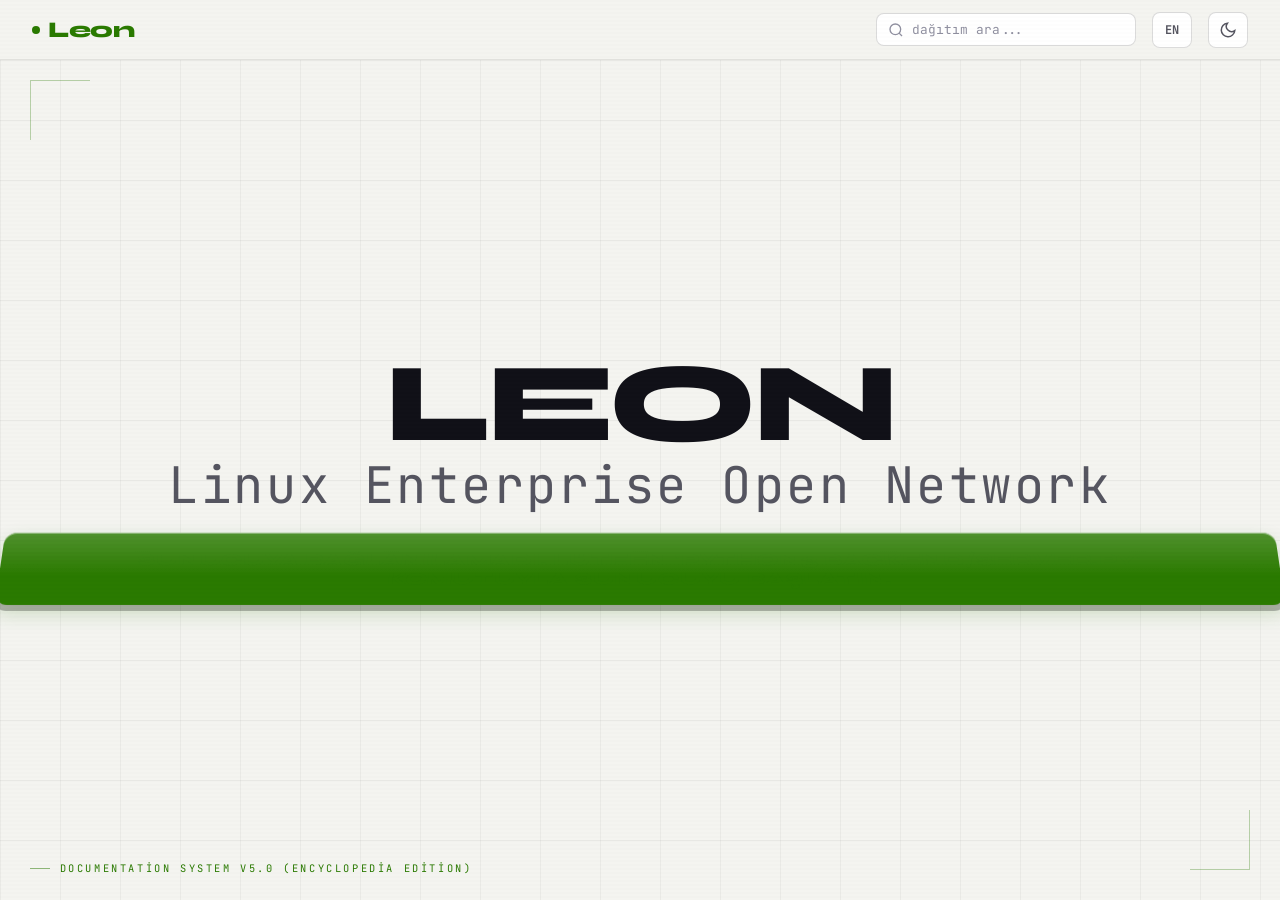
==== index.html @ af6305ab "(:" ====
<!DOCTYPE html>
<html lang="tr" data-theme="light">
<head>
<meta charset="UTF-8">
<meta name="viewport" content="width=device-width, initial-scale=1.0">
<title>Leon — Linux Documentation</title>
<link rel="preconnect" href="https://fonts.googleapis.com">
<link rel="preconnect" href="https://fonts.gstatic.com" crossorigin>
<link href="https://fonts.googleapis.com/css2?family=JetBrains+Mono:wght@300;400;500;700&family=Syne:wght@400;600;800&display=swap" rel="stylesheet">
<link rel="stylesheet" href="css/base.css">
<link rel="stylesheet" href="css/layout.css">
<link rel="stylesheet" href="css/components.css">
<link rel="stylesheet" href="css/mobile.css">
</head>
<body>

<div class="version-tag" data-i18n="hero_tag">Documentation System v5.0 (Encyclopedia Edition)</div>
<div class="bg-grid"></div>

<!-- HEADER -->
<header>
  <div class="logo">
    <div class="logo-dot"></div>
    Leon
  </div>
  <div class="header-right">
    <div class="search-wrap">
      <svg viewBox="0 0 24 24" fill="none" stroke="currentColor" stroke-width="2">
        <circle cx="11" cy="11" r="8"/><path d="m21 21-4.35-4.35"/>
      </svg>
      <input type="text" id="searchInput" data-i18n-placeholder="search_placeholder" placeholder="dağıtım ara..." autocomplete="off">
    </div>
    <button class="lang-btn" id="langBtn" aria-label="Dili değiştir / Change language">
      EN
    </button>
    <button class="theme-btn" id="themeBtn" aria-label="Tema değiştir">
      <svg id="sunIcon" viewBox="0 0 24 24" fill="none" stroke="currentColor" stroke-width="2" style="display:none">
        <circle cx="12" cy="12" r="5"/><path d="M12 2v2M12 20v2M4.22 4.22l1.42 1.42M18.36 18.36l1.42 1.42M2 12h2M20 12h2M4.22 19.78l1.42-1.42M18.36 5.64l1.42-1.42"/>
      </svg>
      <svg id="moonIcon" viewBox="0 0 24 24" fill="none" stroke="currentColor" stroke-width="2">
        <path d="M21 12.79A9 9 0 1 1 11.21 3 7 7 0 0 0 21 12.79z"/>
      </svg>
    </button>
  </div>
</header>

<!-- HERO -->
<section id="hero">
  <div class="corner corner-tl"></div>
  <div class="corner corner-br"></div>
  <div class="float-nums" id="floatNums"></div>

  <h1 class="hero-title">
    LEON
    <span data-i18n="hero_title_sub">Linux Enterprise Open Network</span>
  </h1>

  <div class="btn-3d-wrap">
    <button id="mainBtn" aria-label="Linux dağıtımlarını keşfet">
      <svg class="btn-icon" viewBox="0 0 24 24" fill="none" stroke="currentColor" stroke-width="2.5">
        <path d="M12 2L2 7l10 5 10-5-10-5zM2 17l10 5 10-5M2 12l10 5 10-5"/>
      </svg>
      <span data-i18n="explore_btn">Dağıtımları Keşfet</span>
    </button>
  </div>
</section>

<!-- DISTROS PANEL -->
<div id="distrosPanel">
  <div class="panel-header">
    <div>
      <h2 class="panel-title" data-i18n="panel_title">Linux <span>Dağıtımları</span></h2>
      <p class="result-count"><b id="resultNum">8</b> <span data-i18n="results_found">dağıtım bulundu</span></p>
    </div>
    <button class="back-btn" id="backBtn">
      <svg viewBox="0 0 24 24" fill="none" stroke="currentColor" stroke-width="2" width="14" height="14">
        <path d="M19 12H5M12 19l-7-7 7-7"/>
      </svg>
      <span data-i18n="back_btn">Ana Sayfaya Dön</span>
    </button>
  </div>
  <div class="distro-grid" id="distroGrid"></div>
  <div class="no-results" id="noResults">
    <div class="nr-icon">🔍</div>
    <h3 data-i18n="no_results">Sonuç bulunamadı</h3>
    <p data-i18n="no_results_desc">Arama teriminizi değiştirmeyi deneyin.</p>
  </div>
</div>

<!-- MODAL -->
<div class="modal-overlay" id="modalOverlay" role="dialog" aria-modal="true">
  <div class="modal" id="modal">
    <button class="modal-close" id="modalClose" aria-label="Kapat">
      <svg viewBox="0 0 24 24" fill="none" stroke="currentColor" stroke-width="2.5">
        <path d="M18 6 6 18M6 6l12 12"/>
      </svg>
    </button>
    <div class="modal-hero" id="modalHero"></div>
    <div class="modal-body" id="modalBody"></div>
  </div>
</div>

<script src="js/data.js" defer></script>
<script src="js/physics.js" defer></script>
<script src="js/ui.js" defer></script>
<script src="js/main.js" defer></script>
</body>
</html>
---- css/base.css ----
*,*::before,*::after{box-sizing:border-box;margin:0;padding:0}

:root {
  --bg: #0a0a0b;
  --bg2: #111114;
  --bg3: #1a1a1f;
  --surface: #1e1e24;
  --surface2: #252530;
  --border: rgba(255,255,255,0.08);
  --border2: rgba(255,255,255,0.14);
  --text: #e8e8f0;
  --text2: #9090a8;
  --text3: #5a5a70;
  --accent: #c8ff00;
  --accent2: #7fffb2;
  --accent-dim: rgba(200,255,0,0.12);
  --red: #ff5f5f;
  --blue: #5fb8ff;
  --purple: #b87fff;
  --orange: #ffab5f;
  --font-mono: 'JetBrains Mono', monospace;
  --font-display: 'Syne', sans-serif;
  --radius: 12px;
  --radius-lg: 20px;
  --trans: 0.3s cubic-bezier(0.4,0,0.2,1);
}

[data-theme="light"] {
  --bg: #f4f4f0;
  --bg2: #e8e8e2;
  --bg3: #ddddd6;
  --surface: #ffffff;
  --surface2: #f0f0ea;
  --border: rgba(0,0,0,0.08);
  --border2: rgba(0,0,0,0.14);
  --text: #111118;
  --text2: #555560;
  --text3: #9090a0;
  --accent: #2a7a00;
  --accent2: #006640;
  --accent-dim: rgba(42,122,0,0.1);
}

html { scroll-behavior: smooth }

body {
  background: var(--bg);
  color: var(--text);
  font-family: var(--font-mono);
  min-height: 100vh;
  overflow-x: hidden;
  transition: background var(--trans), color var(--trans);
}

body::before {
  content: '';
  position: fixed;
  inset: 0;
  background: repeating-linear-gradient(0deg, transparent, transparent 2px, rgba(0,0,0,0.03) 2px, rgba(0,0,0,0.03) 4px);
  pointer-events: none;
  z-index: 9999;
}
[data-theme="light"] body::before { opacity: 0.3 }

.bg-grid {
  position: fixed;
  inset: 0;
  background-image: linear-gradient(var(--border) 1px, transparent 1px), linear-gradient(90deg, var(--border) 1px, transparent 1px);
  background-size: 60px 60px;
  pointer-events: none;
  opacity: 0.5;
}

.corner {
  position: absolute;
  width: 60px;
  height: 60px;
  opacity: 0.3;
}
.corner-tl { top: 80px; left: 30px; border-top: 1px solid var(--accent); border-left: 1px solid var(--accent) }
.corner-br { bottom: 30px; right: 30px; border-bottom: 1px solid var(--accent); border-right: 1px solid var(--accent) }

.float-nums {
  position: absolute;
  inset: 0;
  pointer-events: none;
  overflow: hidden;
}
.fnum {
  position: absolute;
  font-size: 0.65rem;
  color: var(--text3);
  opacity: 0.4;
  font-variant-numeric: tabular-nums;
}

.version-tag {
  position: fixed;
  bottom: 25px;
  left: 30px;
  font-size: 0.65rem;
  color: var(--accent);
  letter-spacing: 0.25em;
  text-transform: uppercase;
  z-index: 100;
  display: flex;
  align-items: center;
  gap: 0.6rem;
}
.version-tag::before {
  content: '';
  display: block;
  width: 20px;
  height: 1px;
  background: var(--accent);
  opacity: 0.5;
}
---- css/layout.css ----
header {
  position: fixed;
  top: 0; left: 0; right: 0;
  z-index: 100;
  display: flex;
  align-items: center;
  justify-content: space-between;
  padding: 0 2rem;
  height: 60px;
  background: var(--bg);
  border-bottom: 1px solid var(--border);
  backdrop-filter: blur(12px);
  -webkit-backdrop-filter: blur(12px);
  transition: background var(--trans);
}

.logo {
  font-family: var(--font-display);
  font-weight: 800;
  font-size: 1.4rem;
  letter-spacing: -0.02em;
  color: var(--accent);
  display: flex;
  align-items: center;
  gap: 0.5rem;
}

.logo-dot {
  width: 8px;
  height: 8px;
  border-radius: 50%;
  background: var(--accent);
  animation: pulse 2s ease-in-out infinite;
}

@keyframes pulse {
  0%,100%{opacity:1;transform:scale(1)}
  50%{opacity:0.4;transform:scale(0.7)}
}

.header-right {
  display: flex;
  align-items: center;
  gap: 1rem;
}

#hero {
  min-height: 100vh;
  display: flex;
  flex-direction: column;
  align-items: center;
  justify-content: center;
  padding-top: 60px;
  position: relative;
  transition: all 0.6s cubic-bezier(0.4,0,0.2,1);
}

#hero.hide {
  opacity: 0;
  transform: translateY(-40px);
  pointer-events: none;
  height: 0;
  min-height: 0;
  overflow: hidden;
}

.hero-title {
  font-family: var(--font-display);
  font-size: clamp(3.5rem, 10vw, 7rem);
  font-weight: 800;
  line-height: 0.9;
  letter-spacing: -0.04em;
  text-align: center;
  margin-bottom: 1.5rem;
}

.hero-title span {
  display: block;
  color: var(--text3);
  font-size: 0.45em;
  font-weight: 400;
  letter-spacing: 0.05em;
  font-family: var(--font-mono);
  color: var(--text2);
  margin-top: 0.5rem;
}

#distrosPanel {
  display: none;
  padding: 80px 2rem 4rem;
  max-width: 1200px;
  margin: 0 auto;
  opacity: 0;
  transform: translateY(60px);
  transition: opacity 0.6s ease, transform 0.6s ease;
}

#distrosPanel.visible {
  opacity: 1;
  transform: translateY(0);
}

.panel-header {
  display: flex;
  align-items: center;
  justify-content: space-between;
  margin-bottom: 3rem;
  flex-wrap: wrap;
  gap: 1rem;
}

.panel-title {
  font-family: var(--font-display);
  font-size: 2rem;
  font-weight: 800;
  letter-spacing: -0.03em;
}

.panel-title span { color: var(--accent) }

.distro-grid {
  display: grid;
  grid-template-columns: repeat(auto-fill, minmax(260px, 1fr));
  gap: 1.5rem;
}
---- css/components.css ----
/* Buttons & Search */
.search-wrap { position: relative; display: flex; align-items: center; }
.search-wrap svg { position: absolute; left: 12px; color: var(--text3); pointer-events: none; width: 16px; height: 16px; }

#searchInput {
  background: var(--surface); border: 1px solid var(--border2); border-radius: 8px; color: var(--text);
  font-family: var(--font-mono); font-size: 0.8rem; padding: 0.45rem 1rem 0.45rem 2.2rem; width: 260px;
  transition: all var(--trans); outline: none;
}
#searchInput::placeholder { color: var(--text3) }
#searchInput:focus { border-color: var(--accent); box-shadow: 0 0 0 3px var(--accent-dim); width: 300px; }

.theme-btn, .lang-btn, .back-btn {
  background: var(--surface); border: 1px solid var(--border2); border-radius: 8px; height: 36px;
  display: flex; align-items: center; justify-content: center; cursor: pointer; transition: all var(--trans); color: var(--text2);
}
.theme-btn { width: 40px; }
.theme-btn svg { width: 18px; height: 18px; transition: all var(--trans) }
.lang-btn { padding: 0 0.75rem; font-family: var(--font-mono); font-size: 0.75rem; font-weight: 700; }
.back-btn { padding: 0 1rem; gap: 0.5rem; font-family: var(--font-mono); font-size: 0.78rem; }
.theme-btn:hover, .lang-btn:hover, .back-btn:hover { border-color: var(--accent); color: var(--accent); background: var(--accent-dim); }

.btn-3d-wrap { perspective: 600px; }
#mainBtn {
  position: relative; display: flex; align-items: center; justify-content: center; gap: 0.8rem;
  padding: 1.1rem 2.8rem; background: var(--accent); color: #0a0a0b; font-family: var(--font-display);
  font-weight: 800; font-size: 1rem; letter-spacing: 0.05em; text-transform: uppercase; border: none;
  border-radius: var(--radius); cursor: pointer; outline: none; transition: transform 0.15s ease, box-shadow 0.15s ease, opacity 0.5s ease;
  box-shadow: 0 6px 0 rgba(0,0,0,0.4), 0 8px 20px rgba(200,255,0,0.25), inset 0 1px 0 rgba(255,255,255,0.3);
  transform: translateY(0) rotateX(8deg); transform-style: preserve-3d;
}
[data-theme="light"] #mainBtn { color: #0a0a0b; box-shadow: 0 6px 0 rgba(0,0,0,0.25), 0 8px 20px rgba(42,122,0,0.2), inset 0 1px 0 rgba(255,255,255,0.5); }
#mainBtn::before { content: ''; position: absolute; inset: 0; border-radius: var(--radius); background: linear-gradient(180deg, rgba(255,255,255,0.18) 0%, transparent 60%); pointer-events: none; }
#mainBtn:hover { transform: translateY(-3px) rotateX(8deg); box-shadow: 0 9px 0 rgba(0,0,0,0.4), 0 14px 30px rgba(200,255,0,0.35), inset 0 1px 0 rgba(255,255,255,0.3); }
#mainBtn:active { transform: translateY(4px) rotateX(8deg); box-shadow: 0 2px 0 rgba(0,0,0,0.4), 0 4px 10px rgba(200,255,0,0.15), inset 0 1px 0 rgba(255,255,255,0.1); }
#mainBtn.clicked { animation: btnExit 0.5s forwards; }
@keyframes btnExit { 0% { opacity: 1; transform: translateY(0) scale(1) rotateX(8deg) } 50% { opacity: 0.5; transform: translateY(-20px) scale(0.85) rotateX(20deg) } 100% { opacity: 0; transform: translateY(-60px) scale(0.6) rotateX(40deg) } }
.btn-icon { width: 20px; height: 20px; transition: transform 0.3s ease; }
#mainBtn:hover .btn-icon { transform: rotate(90deg) }

/* Distro Cards */
.distro-card {
  background: var(--surface); border: 1px solid var(--border); border-radius: var(--radius-lg); padding: 1.5rem;
  cursor: pointer; transition: all var(--trans); position: relative; overflow: hidden; animation: cardIn 0.5s ease both;
}
.distro-card:hover { border-color: var(--border2); transform: translateY(-4px); box-shadow: 0 20px 40px rgba(0,0,0,0.3); }
[data-theme="light"] .distro-card:hover { box-shadow: 0 20px 40px rgba(0,0,0,0.1); }
.distro-card::after { content: ''; position: absolute; inset: 0; border-radius: var(--radius-lg); opacity: 0; transition: opacity var(--trans); pointer-events: none; }
.distro-card:hover::after { opacity: 1 }
@keyframes cardIn { from { opacity: 0; transform: translateY(30px) } to { opacity: 1; transform: translateY(0) } }

.card-badge { display: inline-flex; align-items: center; gap: 0.4rem; font-size: 0.65rem; letter-spacing: 0.12em; text-transform: uppercase; padding: 0.25rem 0.7rem; border-radius: 20px; margin-bottom: 1rem; border: 1px solid; }
.card-icon-center { font-size: 3.5rem; text-align: center; margin-bottom: 1rem; filter: drop-shadow(0 4px 12px rgba(0,0,0,0.2)); transition: transform 0.3s ease; }
.distro-card:hover .card-icon-center { transform: scale(1.1); }
.card-name { font-family: var(--font-display); font-size: 1.35rem; font-weight: 700; letter-spacing: -0.02em; margin-bottom: 0.3rem; text-align: center; }
.card-tagline { font-size: 0.75rem; color: var(--text2); margin-bottom: 1rem; line-height: 1.6; text-align: center; }
.card-tags { display: flex; flex-wrap: wrap; justify-content: center; gap: 0.4rem; margin-bottom: 1.2rem; }
.card-tags { display: flex; flex-wrap: wrap; gap: 0.4rem; margin-bottom: 1.2rem; }
.tag { font-size: 0.65rem; padding: 0.2rem 0.6rem; border-radius: 4px; background: var(--surface2); color: var(--text2); border: 1px solid var(--border); font-family: var(--font-mono); }
.card-footer { display: flex; align-items: center; justify-content: space-between; padding-top: 1rem; border-top: 1px solid var(--border); }
.card-year { font-size: 0.7rem; color: var(--text3); }
.card-arrow { width: 28px; height: 28px; border-radius: 6px; border: 1px solid var(--border2); display: flex; align-items: center; justify-content: center; color: var(--text2); transition: all var(--trans); }
.distro-card:hover .card-arrow { border-color: var(--accent); background: var(--accent-dim); color: var(--accent); }

/* Modal & Miscellaneous */
.no-results { text-align: center; padding: 4rem 2rem; color: var(--text3); display: none; }
.no-results .nr-icon { font-size: 3rem; margin-bottom: 1rem }
.no-results h3 { font-family: var(--font-display); font-size: 1.2rem; color: var(--text2); margin-bottom: 0.5rem }
.no-results p { font-size: 0.8rem; line-height: 1.7 }

.modal-overlay { position: fixed; inset: 0; background: rgba(0,0,0,0.8); z-index: 200; display: flex; align-items: flex-start; justify-content: center; padding: 2rem 1rem; overflow-y: auto; opacity: 0; pointer-events: none; transition: opacity 0.3s ease; backdrop-filter: blur(4px); }
.modal-overlay.open { opacity: 1; pointer-events: all; }
.modal { background: var(--bg2); border: 1px solid var(--border2); border-radius: var(--radius-lg); width: 100%; max-width: 680px; position: relative; transform: translateY(30px) scale(0.97); transition: transform 0.35s cubic-bezier(0.34,1.56,0.64,1); margin: auto; }
.modal-overlay.open .modal { transform: translateY(0) scale(1); }
.modal-hero { padding: 2.5rem 2.5rem 1.5rem; border-bottom: 1px solid var(--border); position: relative; overflow: hidden; display: flex; flex-direction: column; align-items: flex-start;}
.modal-distro-logo { max-width: 180px; max-height: 180px; object-fit: contain; margin-bottom: 1rem; border-radius: 12px; filter: drop-shadow(0 0 15px rgba(255,255,255,0.1)); }

.modal-badge-row { display: flex; align-items: center; gap: 0.75rem; margin-bottom: 1rem; flex-wrap: wrap; }
.modal-name { font-family: var(--font-display); font-size: 2.2rem; font-weight: 800; letter-spacing: -0.03em; margin-bottom: 0.5rem; }
.modal-tagline { font-size: 0.85rem; color: var(--text2); line-height: 1.7; max-width: 480px; }
.modal-body { padding: 2rem 2.5rem; }
.modal-section { margin-bottom: 2rem; }
.modal-section:last-child { margin-bottom: 0 }
.section-label { display: flex; align-items: center; gap: 0.6rem; font-size: 0.7rem; letter-spacing: 0.15em; text-transform: uppercase; color: var(--accent); margin-bottom: 0.75rem; }
.section-label svg { width: 14px; height: 14px }
.section-content { color: var(--text2); font-size: 0.82rem; line-height: 1.9; }
.modal-meta-grid { display: grid; grid-template-columns: 1fr 1fr; gap: 0.8rem; margin-bottom: 1.5rem; }
.meta-item { background: var(--surface); border: 1px solid var(--border); border-radius: var(--radius); padding: 0.8rem 1rem; }
.meta-label { font-size: 0.65rem; color: var(--text3); letter-spacing: 0.1em; text-transform: uppercase; margin-bottom: 0.3rem; }
.meta-value { font-size: 0.82rem; font-weight: 500; color: var(--text); }
.install-steps { display: flex; flex-direction: column; gap: 1rem; margin-top: 1rem; }
.install-step-card { background: var(--surface); border: 1px solid var(--border); border-radius: var(--radius-lg); padding: 1.2rem; transition: transform var(--trans), border-color var(--trans); }
.install-step-card:hover { transform: translateX(5px); border-color: var(--accent); }
.step-header { display: flex; align-items: center; gap: 0.8rem; margin-bottom: 0.6rem; }
.step-number { background: var(--accent-dim); color: var(--accent); width: 24px; height: 24px; display: flex; align-items: center; justify-content: center; border-radius: 50%; font-family: var(--font-mono); font-size: 0.75rem; font-weight: bold; border: 1px solid var(--accent); }
.step-icon { font-size: 1.2rem; }
.step-title { font-family: var(--font-display); font-weight: 700; font-size: 0.95rem; color: var(--text); }
.step-body { font-size: 0.82rem; color: var(--text2); line-height: 1.7; padding-left: 2.8rem; }
.step-body code { background: var(--bg); border: 1px solid var(--border2); border-radius: 4px; padding: 0.1rem 0.4rem; color: var(--accent2); font-size: 0.78rem; font-family: var(--font-mono); }
.use-case-list { display: flex; flex-direction: column; gap: 0.5rem; }
.use-case-item { display: flex; align-items: flex-start; gap: 0.75rem; font-size: 0.8rem; color: var(--text2); line-height: 1.6; }
.use-case-item::before { content: '▶'; color: var(--accent); font-size: 0.55rem; margin-top: 5px; flex-shrink: 0; }
.modal-close { position: absolute; top: 1.2rem; right: 1.2rem; background: var(--surface); border: 1px solid var(--border2); color: var(--text2); width: 32px; height: 32px; border-radius: 8px; display: flex; align-items: center; justify-content: center; cursor: pointer; transition: all var(--trans); z-index: 10; }
.modal-close:hover { border-color: var(--red); color: var(--red) }
.modal-close svg { width: 16px; height: 16px }
body.modal-open { overflow: hidden }

/* DE Selector Styling */
.de-selector-section {
  background: var(--surface2);
  border: 1px solid var(--border);
  border-radius: var(--radius);
  padding: 1.5rem;
  margin-top: 2rem;
  margin-bottom: 2rem;
}
.de-cards {
  display: flex;
  gap: 0.5rem;
  flex-wrap: wrap;
  margin-bottom: 1.5rem;
}
.de-card {
  background: var(--bg);
  border: 1px solid var(--border);
  color: var(--text2);
  font-family: var(--font-mono);
  font-size: 0.75rem;
  padding: 0.5rem 1rem;
  border-radius: 8px;
  cursor: pointer;
  transition: all var(--trans);
}
.de-card:hover { border-color: var(--border2); color: var(--text); }
.de-card.active {
  background: var(--accent-dim);
  border-color: var(--accent);
  color: var(--accent);
}
.de-preview {
  position: relative;
}
.de-preview-img {
  width: 100%;
  height: auto;
  aspect-ratio: 16/9;
  object-fit: cover;
  border-radius: var(--radius);
  border: 1px solid var(--border2);
  box-shadow: 0 10px 30px rgba(0,0,0,0.5);
}
.de-preview-desc {
  margin-top: 1rem;
  font-size: 0.9rem;
  color: var(--text);
  line-height: 1.6;
}

/* NEW: Detailed Modal Sections */
.pros-cons-grid { display: grid; grid-template-columns: 1fr 1fr; gap: 1.5rem; margin-top: 1rem; }
@media(max-width: 768px) { .pros-cons-grid { grid-template-columns: 1fr; } }
.pros-column, .cons-column { background: var(--surface); border: 1px solid var(--border); border-radius: var(--radius-lg); padding: 1.2rem; }
.pros-list, .cons-list { list-style: none; margin-top: 0.8rem; display: flex; flex-direction: column; gap: 0.5rem; }
.pros-list li, .cons-list li { font-size: 0.85rem; color: var(--text2); line-height: 1.5; padding-left: 1.2rem; position: relative; }
.pros-list li::before { content: '✓'; color: #4caf50; position: absolute; left: 0; font-weight: bold; }
.cons-list li::before { content: '✕'; color: #f44336; position: absolute; left: 0; font-weight: bold; }

.why-choose-card { background: var(--surface2); border-left: 4px solid var(--accent); padding: 1.5rem; border-radius: 0 var(--radius-lg) var(--radius-lg) 0; margin-bottom: 1.5rem; }

.terminal-blocks { display: flex; flex-direction: column; gap: 1rem; margin-top: 1rem; }
.terminal-block { background: #0d1117; border: 1px solid #30363d; border-radius: 8px; overflow: hidden; font-family: var(--font-mono); }
.terminal-header { background: #161b22; padding: 0.4rem 1rem; font-size: 0.7rem; color: #8b949e; border-bottom: 1px solid #30363d; display: flex; align-items: center; }
.terminal-header::before { content: ''; display: inline-block; width: 10px; height: 10px; background: #ff5f56; border-radius: 50%; margin-right: 6px; box-shadow: 16px 0 0 #ffbd2e, 32px 0 0 #27c93f; margin-right: 40px; }
.terminal-code { padding: 1rem; color: #e6edf3; font-size: 0.85rem; overflow-x: auto; white-space: pre-wrap; }
.terminal-code::before { content: '$ '; color: #3fb950; font-weight: bold; }
.terminal-desc { background: #161b22; padding: 0.6rem 1rem; font-size: 0.75rem; color: #8b949e; border-top: 1px dashed #30363d; }
---- css/mobile.css ----
/* Mobile Layout Enhancements */
@media (max-width: 768px) {
  header {
    padding: 0 1rem;
    height: 55px;
  }
  
  .logo { font-size: 1.2rem; }
  
  #searchInput {
    width: 130px;
    font-size: 0.75rem;
    padding-left: 2rem;
  }
  #searchInput:focus { width: 160px; }
  
  .version-tag {
    bottom: 15px; 
    left: 15px; 
    font-size: 0.55rem;
  }
  .version-tag::before { width: 10px; }

  .hero-title {
    font-size: clamp(2.5rem, 8vw, 4rem);
    margin-bottom: 1rem;
  }
  .hero-title span { font-size: 0.4em; }
  #mainBtn { padding: 0.9rem 2rem; font-size: 0.85rem; }

  #distrosPanel { padding: 70px 1rem 3rem; }
  .distro-grid { grid-template-columns: 1fr; gap: 1rem; }
  .panel-header {
    flex-direction: column;
    align-items: flex-start;
    gap: 0.8rem;
  }
  .panel-title { font-size: 1.5rem; }
  
  .modal-overlay { padding: 1rem 0.5rem; }
  .modal-hero { padding: 1.5rem 1rem 1rem; }
  .modal-hero::before { right: 0.5rem; font-size: 5rem; opacity: 0.05; }
  .modal-name { font-size: 1.6rem; }
  .modal-body { padding: 1.2rem 1rem; }
  .modal-meta-grid { grid-template-columns: 1fr; gap: 0.5rem; }
  .step { padding: 0.7rem; gap: 0.6rem; }
  .step-text { font-size: 0.75rem; }
}
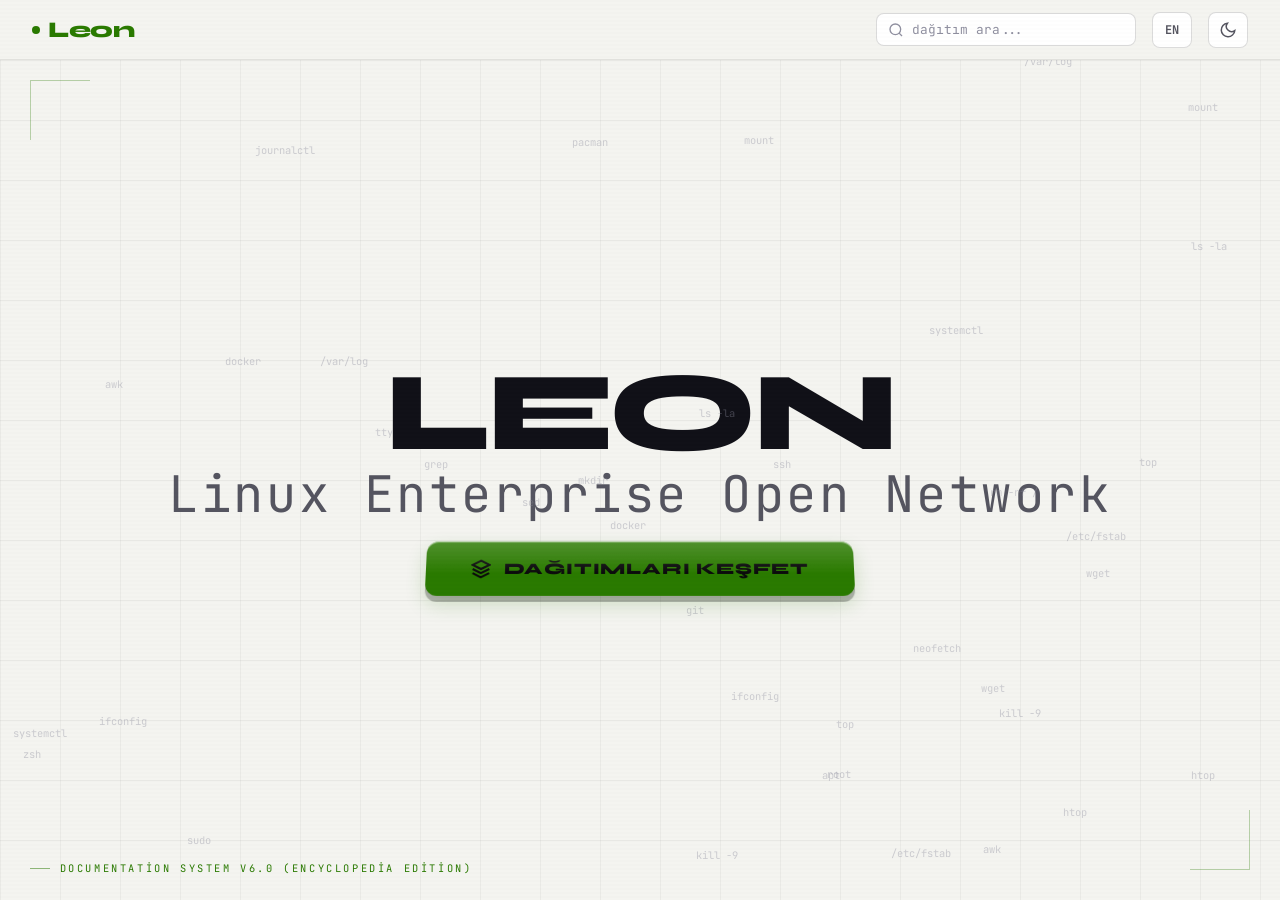
==== commit bc546466: "(::" ====
--- a/index.html
+++ b/index.html
@@ -14,7 +14,7 @@
 </head>
 <body>
 
-<div class="version-tag" data-i18n="hero_tag">Documentation System v5.0 (Encyclopedia Edition)</div>
+<div class="version-tag" data-i18n="hero_tag">Documentation System v6.0 (Encyclopedia Edition)</div>
 <div class="bg-grid"></div>
 
 <!-- HEADER -->
@@ -79,6 +79,16 @@
       <span data-i18n="back_btn">Ana Sayfaya Dön</span>
     </button>
   </div>
+  
+  <div class="category-filters" id="categoryFilters">
+    <button class="cat-btn active" data-cat="all" data-i18n="cat_all">Tümü</button>
+    <button class="cat-btn" data-cat="daily" data-i18n="cat_daily">Gündelik</button>
+    <button class="cat-btn" data-cat="gaming" data-i18n="cat_gaming">Oyun</button>
+    <button class="cat-btn" data-cat="hack" data-i18n="cat_hack">Siber Güvenlik</button>
+    <button class="cat-btn" data-cat="server" data-i18n="cat_server">Sunucu</button>
+    <button class="cat-btn" data-cat="developer" data-i18n="cat_developer">Geliştirici</button>
+  </div>
+
   <div class="distro-grid" id="distroGrid"></div>
   <div class="no-results" id="noResults">
     <div class="nr-icon">🔍</div>
--- a/css/base.css
+++ b/css/base.css
@@ -49,7 +49,6 @@
   font-family: var(--font-mono);
   min-height: 100vh;
   overflow-x: hidden;
-  transition: background var(--trans), color var(--trans);
 }
 
 body::before {
--- a/css/components.css
+++ b/css/components.css
@@ -174,3 +174,71 @@
 .terminal-code { padding: 1rem; color: #e6edf3; font-size: 0.85rem; overflow-x: auto; white-space: pre-wrap; }
 .terminal-code::before { content: '$ '; color: #3fb950; font-weight: bold; }
 .terminal-desc { background: #161b22; padding: 0.6rem 1rem; font-size: 0.75rem; color: #8b949e; border-top: 1px dashed #30363d; }
+
+/* Category Filters */
+.category-filters {
+  display: flex;
+  gap: 0.6rem;
+  overflow-x: auto;
+  padding-bottom: 1rem;
+  margin-bottom: 1rem;
+  scrollbar-width: none;
+}
+.category-filters::-webkit-scrollbar { display: none; }
+.cat-btn {
+  background: var(--surface);
+  border: 1px solid var(--border);
+  color: var(--text2);
+  padding: 0.6rem 1.2rem;
+  border-radius: 20px;
+  font-family: var(--font-mono);
+  font-size: 0.8rem;
+  cursor: pointer;
+  white-space: nowrap;
+  transition: all var(--trans);
+}
+.cat-btn:hover {
+  border-color: var(--border2);
+  color: var(--text);
+}
+.cat-btn.active {
+  background: var(--accent-dim);
+  border-color: var(--accent);
+  color: var(--accent);
+}
+
+/* Download Button */
+.download-iso-btn {
+  display: inline-flex;
+  align-items: center;
+  gap: 0.8rem;
+  background: linear-gradient(135deg, var(--accent), #e2ff40);
+  color: #000;
+  padding: 0.9rem 2rem;
+  border-radius: 12px;
+  font-family: var(--font-display);
+  font-weight: 900;
+  font-size: 1rem;
+  text-transform: uppercase;
+  letter-spacing: 0.05em;
+  text-decoration: none;
+  margin-top: 1.5rem;
+  transition: all var(--trans);
+  box-shadow: 0 4px 15px rgba(200,255,0,0.2), inset 0 2px 0 rgba(255,255,255,0.4);
+}
+.download-iso-btn svg { width: 20px; height: 20px; }
+.download-iso-btn:hover {
+  transform: translateY(-3px) scale(1.02);
+  box-shadow: 0 10px 30px rgba(200,255,0,0.4), inset 0 2px 0 rgba(255,255,255,0.6);
+}
+.download-iso-btn:active {
+  transform: translateY(1px) scale(0.98);
+}
+[data-theme="light"] .download-iso-btn {
+  background: linear-gradient(135deg, var(--accent), var(--accent2));
+  color: #fff;
+  box-shadow: 0 4px 15px rgba(42,122,0,0.2);
+}
+[data-theme="light"] .download-iso-btn:hover {
+  box-shadow: 0 10px 30px rgba(42,122,0,0.4);
+}
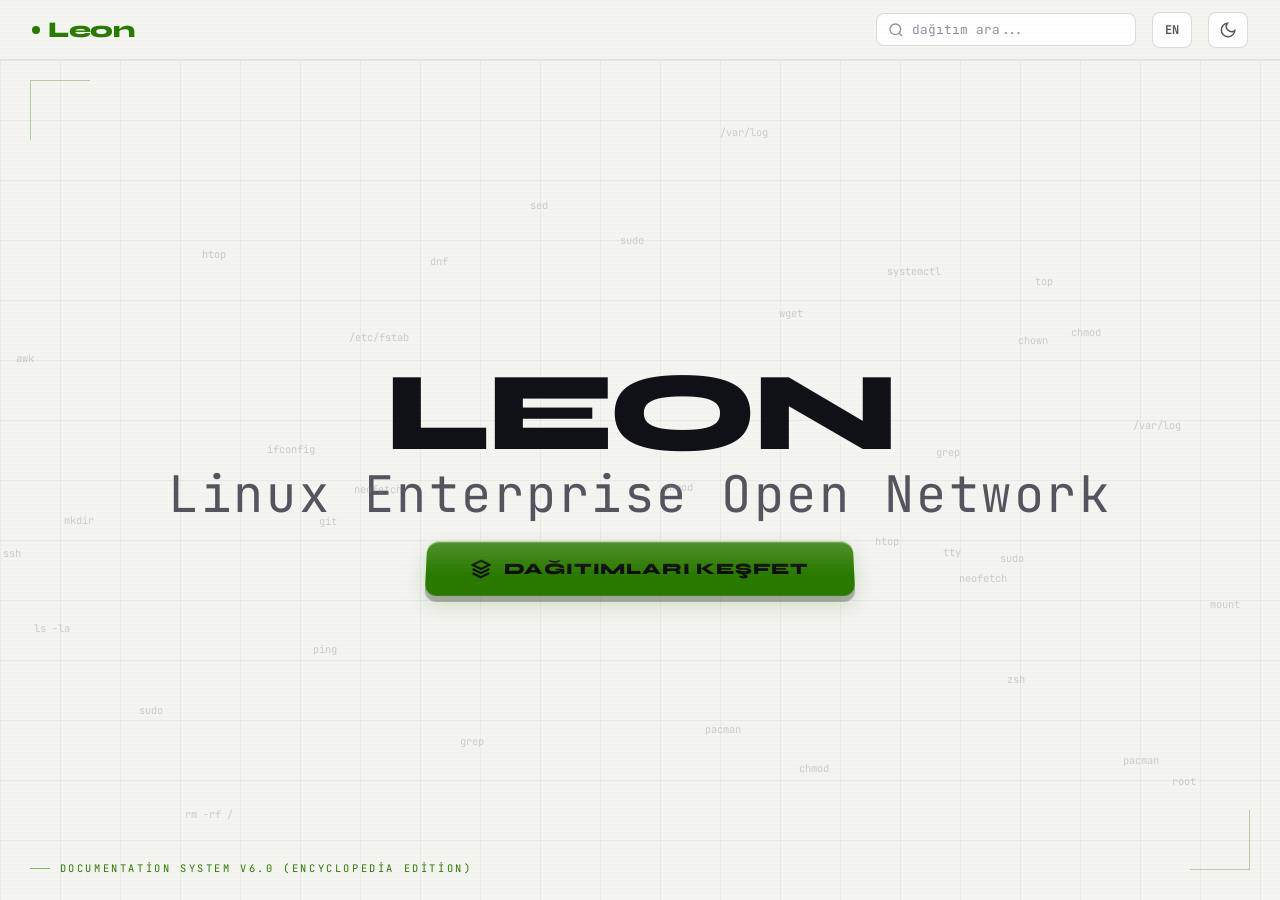
==== commit 19b44347: "(:" ====
--- a/index.html
+++ b/index.html
@@ -7,10 +7,10 @@
 <link rel="preconnect" href="https://fonts.googleapis.com">
 <link rel="preconnect" href="https://fonts.gstatic.com" crossorigin>
 <link href="https://fonts.googleapis.com/css2?family=JetBrains+Mono:wght@300;400;500;700&family=Syne:wght@400;600;800&display=swap" rel="stylesheet">
-<link rel="stylesheet" href="css/base.css">
-<link rel="stylesheet" href="css/layout.css">
-<link rel="stylesheet" href="css/components.css">
-<link rel="stylesheet" href="css/mobile.css">
+<link rel="stylesheet" href="css/base.css?v=6.0">
+<link rel="stylesheet" href="css/layout.css?v=6.0">
+<link rel="stylesheet" href="css/components.css?v=6.0">
+<link rel="stylesheet" href="css/mobile.css?v=6.0">
 </head>
 <body>
 
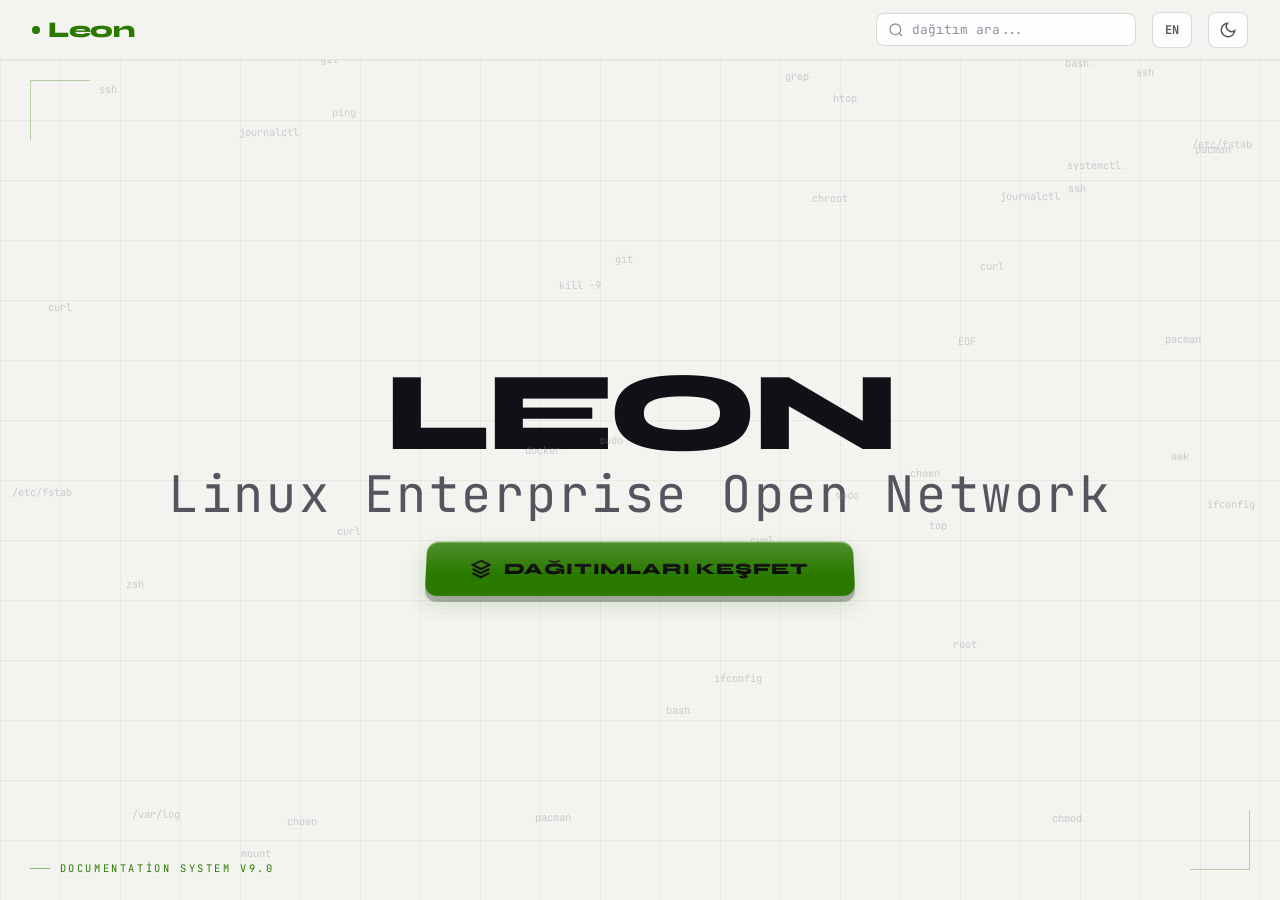
==== commit 9c6fda2f: "(:" ====
--- a/index.html
+++ b/index.html
@@ -1,118 +1,127 @@
 <!DOCTYPE html>
 <html lang="tr" data-theme="light">
+
 <head>
-<meta charset="UTF-8">
-<meta name="viewport" content="width=device-width, initial-scale=1.0">
-<title>Leon — Linux Documentation</title>
-<link rel="preconnect" href="https://fonts.googleapis.com">
-<link rel="preconnect" href="https://fonts.gstatic.com" crossorigin>
-<link href="https://fonts.googleapis.com/css2?family=JetBrains+Mono:wght@300;400;500;700&family=Syne:wght@400;600;800&display=swap" rel="stylesheet">
-<link rel="stylesheet" href="css/base.css?v=6.0">
-<link rel="stylesheet" href="css/layout.css?v=6.0">
-<link rel="stylesheet" href="css/components.css?v=6.0">
-<link rel="stylesheet" href="css/mobile.css?v=6.0">
+  <meta charset="UTF-8">
+  <meta name="viewport" content="width=device-width, initial-scale=1.0">
+  <title>Leon — Linux Documentation</title>
+  <link rel="preconnect" href="https://fonts.googleapis.com">
+  <link rel="preconnect" href="https://fonts.gstatic.com" crossorigin>
+  <link
+    href="https://fonts.googleapis.com/css2?family=JetBrains+Mono:wght@300;400;500;700&family=Syne:wght@400;600;800&display=swap"
+    rel="stylesheet">
+  <link rel="stylesheet" href="css/base.css?v=6.0">
+  <link rel="stylesheet" href="css/layout.css?v=6.0">
+  <link rel="stylesheet" href="css/components.css?v=6.0">
+  <link rel="stylesheet" href="css/mobile.css?v=6.0">
 </head>
+
 <body>
 
-<div class="version-tag" data-i18n="hero_tag">Documentation System v6.0 (Encyclopedia Edition)</div>
-<div class="bg-grid"></div>
+  <div class="version-tag" data-i18n="hero_tag">Documentation System v9.0</div>
+  <div class="bg-grid"></div>
 
-<!-- HEADER -->
-<header>
-  <div class="logo">
-    <div class="logo-dot"></div>
-    Leon
-  </div>
-  <div class="header-right">
-    <div class="search-wrap">
-      <svg viewBox="0 0 24 24" fill="none" stroke="currentColor" stroke-width="2">
-        <circle cx="11" cy="11" r="8"/><path d="m21 21-4.35-4.35"/>
-      </svg>
-      <input type="text" id="searchInput" data-i18n-placeholder="search_placeholder" placeholder="dağıtım ara..." autocomplete="off">
+  <!-- HEADER -->
+  <header>
+    <div class="logo">
+      <div class="logo-dot"></div>
+      Leon
     </div>
-    <button class="lang-btn" id="langBtn" aria-label="Dili değiştir / Change language">
-      EN
-    </button>
-    <button class="theme-btn" id="themeBtn" aria-label="Tema değiştir">
-      <svg id="sunIcon" viewBox="0 0 24 24" fill="none" stroke="currentColor" stroke-width="2" style="display:none">
-        <circle cx="12" cy="12" r="5"/><path d="M12 2v2M12 20v2M4.22 4.22l1.42 1.42M18.36 18.36l1.42 1.42M2 12h2M20 12h2M4.22 19.78l1.42-1.42M18.36 5.64l1.42-1.42"/>
-      </svg>
-      <svg id="moonIcon" viewBox="0 0 24 24" fill="none" stroke="currentColor" stroke-width="2">
-        <path d="M21 12.79A9 9 0 1 1 11.21 3 7 7 0 0 0 21 12.79z"/>
-      </svg>
-    </button>
-  </div>
-</header>
+    <div class="header-right">
+      <div class="search-wrap">
+        <svg viewBox="0 0 24 24" fill="none" stroke="currentColor" stroke-width="2">
+          <circle cx="11" cy="11" r="8" />
+          <path d="m21 21-4.35-4.35" />
+        </svg>
+        <input type="text" id="searchInput" data-i18n-placeholder="search_placeholder" placeholder="dağıtım ara..."
+          autocomplete="off">
+      </div>
+      <button class="lang-btn" id="langBtn" aria-label="Dili değiştir / Change language">
+        EN
+      </button>
+      <button class="theme-btn" id="themeBtn" aria-label="Tema değiştir">
+        <svg id="sunIcon" viewBox="0 0 24 24" fill="none" stroke="currentColor" stroke-width="2" style="display:none">
+          <circle cx="12" cy="12" r="5" />
+          <path
+            d="M12 2v2M12 20v2M4.22 4.22l1.42 1.42M18.36 18.36l1.42 1.42M2 12h2M20 12h2M4.22 19.78l1.42-1.42M18.36 5.64l1.42-1.42" />
+        </svg>
+        <svg id="moonIcon" viewBox="0 0 24 24" fill="none" stroke="currentColor" stroke-width="2">
+          <path d="M21 12.79A9 9 0 1 1 11.21 3 7 7 0 0 0 21 12.79z" />
+        </svg>
+      </button>
+    </div>
+  </header>
 
-<!-- HERO -->
-<section id="hero">
-  <div class="corner corner-tl"></div>
-  <div class="corner corner-br"></div>
-  <div class="float-nums" id="floatNums"></div>
+  <!-- HERO -->
+  <section id="hero">
+    <div class="corner corner-tl"></div>
+    <div class="corner corner-br"></div>
+    <div class="float-nums" id="floatNums"></div>
 
-  <h1 class="hero-title">
-    LEON
-    <span data-i18n="hero_title_sub">Linux Enterprise Open Network</span>
-  </h1>
+    <h1 class="hero-title">
+      LEON
+      <span data-i18n="hero_title_sub">Linux Enterprise Open Network</span>
+    </h1>
 
-  <div class="btn-3d-wrap">
-    <button id="mainBtn" aria-label="Linux dağıtımlarını keşfet">
-      <svg class="btn-icon" viewBox="0 0 24 24" fill="none" stroke="currentColor" stroke-width="2.5">
-        <path d="M12 2L2 7l10 5 10-5-10-5zM2 17l10 5 10-5M2 12l10 5 10-5"/>
-      </svg>
-      <span data-i18n="explore_btn">Dağıtımları Keşfet</span>
-    </button>
-  </div>
-</section>
+    <div class="btn-3d-wrap">
+      <button id="mainBtn" aria-label="Linux dağıtımlarını keşfet">
+        <svg class="btn-icon" viewBox="0 0 24 24" fill="none" stroke="currentColor" stroke-width="2.5">
+          <path d="M12 2L2 7l10 5 10-5-10-5zM2 17l10 5 10-5M2 12l10 5 10-5" />
+        </svg>
+        <span data-i18n="explore_btn">Dağıtımları Keşfet</span>
+      </button>
+    </div>
+  </section>
 
-<!-- DISTROS PANEL -->
-<div id="distrosPanel">
-  <div class="panel-header">
-    <div>
-      <h2 class="panel-title" data-i18n="panel_title">Linux <span>Dağıtımları</span></h2>
-      <p class="result-count"><b id="resultNum">8</b> <span data-i18n="results_found">dağıtım bulundu</span></p>
+  <!-- DISTROS PANEL -->
+  <div id="distrosPanel">
+    <div class="panel-header">
+      <div>
+        <h2 class="panel-title" data-i18n="panel_title">Linux <span>Dağıtımları</span></h2>
+        <p class="result-count"><b id="resultNum">8</b> <span data-i18n="results_found">dağıtım bulundu</span></p>
+      </div>
+      <button class="back-btn" id="backBtn">
+        <svg viewBox="0 0 24 24" fill="none" stroke="currentColor" stroke-width="2" width="14" height="14">
+          <path d="M19 12H5M12 19l-7-7 7-7" />
+        </svg>
+        <span data-i18n="back_btn">Ana Sayfaya Dön</span>
+      </button>
     </div>
-    <button class="back-btn" id="backBtn">
-      <svg viewBox="0 0 24 24" fill="none" stroke="currentColor" stroke-width="2" width="14" height="14">
-        <path d="M19 12H5M12 19l-7-7 7-7"/>
-      </svg>
-      <span data-i18n="back_btn">Ana Sayfaya Dön</span>
-    </button>
-  </div>
-  
-  <div class="category-filters" id="categoryFilters">
-    <button class="cat-btn active" data-cat="all" data-i18n="cat_all">Tümü</button>
-    <button class="cat-btn" data-cat="daily" data-i18n="cat_daily">Gündelik</button>
-    <button class="cat-btn" data-cat="gaming" data-i18n="cat_gaming">Oyun</button>
-    <button class="cat-btn" data-cat="hack" data-i18n="cat_hack">Siber Güvenlik</button>
-    <button class="cat-btn" data-cat="server" data-i18n="cat_server">Sunucu</button>
-    <button class="cat-btn" data-cat="developer" data-i18n="cat_developer">Geliştirici</button>
+
+    <div class="category-filters" id="categoryFilters">
+      <button class="cat-btn active" data-cat="all" data-i18n="cat_all">Tümü</button>
+      <button class="cat-btn" data-cat="daily" data-i18n="cat_daily">Gündelik</button>
+      <button class="cat-btn" data-cat="gaming" data-i18n="cat_gaming">Oyun</button>
+      <button class="cat-btn" data-cat="hack" data-i18n="cat_hack">Siber Güvenlik</button>
+      <button class="cat-btn" data-cat="server" data-i18n="cat_server">Sunucu</button>
+      <button class="cat-btn" data-cat="developer" data-i18n="cat_developer">Geliştirici</button>
+    </div>
+
+    <div class="distro-grid" id="distroGrid"></div>
+    <div class="no-results" id="noResults">
+      <div class="nr-icon">🔍</div>
+      <h3 data-i18n="no_results">Sonuç bulunamadı</h3>
+      <p data-i18n="no_results_desc">Arama teriminizi değiştirmeyi deneyin.</p>
+    </div>
   </div>
 
-  <div class="distro-grid" id="distroGrid"></div>
-  <div class="no-results" id="noResults">
-    <div class="nr-icon">🔍</div>
-    <h3 data-i18n="no_results">Sonuç bulunamadı</h3>
-    <p data-i18n="no_results_desc">Arama teriminizi değiştirmeyi deneyin.</p>
+  <!-- MODAL -->
+  <div class="modal-overlay" id="modalOverlay" role="dialog" aria-modal="true">
+    <div class="modal" id="modal">
+      <button class="modal-close" id="modalClose" aria-label="Kapat">
+        <svg viewBox="0 0 24 24" fill="none" stroke="currentColor" stroke-width="2.5">
+          <path d="M18 6 6 18M6 6l12 12" />
+        </svg>
+      </button>
+      <div class="modal-hero" id="modalHero"></div>
+      <div class="modal-body" id="modalBody"></div>
+    </div>
   </div>
-</div>
 
-<!-- MODAL -->
-<div class="modal-overlay" id="modalOverlay" role="dialog" aria-modal="true">
-  <div class="modal" id="modal">
-    <button class="modal-close" id="modalClose" aria-label="Kapat">
-      <svg viewBox="0 0 24 24" fill="none" stroke="currentColor" stroke-width="2.5">
-        <path d="M18 6 6 18M6 6l12 12"/>
-      </svg>
-    </button>
-    <div class="modal-hero" id="modalHero"></div>
-    <div class="modal-body" id="modalBody"></div>
-  </div>
-</div>
+  <script src="js/data.js?v=6.0" defer></script>
+  <script src="js/physics.js?v=6.0" defer></script>
+  <script src="js/ui.js?v=6.0" defer></script>
+  <script src="js/main.js?v=6.0" defer></script>
+</body>
 
-<script src="js/data.js" defer></script>
-<script src="js/physics.js" defer></script>
-<script src="js/ui.js" defer></script>
-<script src="js/main.js" defer></script>
-</body>
-</html>
+</html>
--- a/css/mobile.css
+++ b/css/mobile.css
@@ -45,4 +45,23 @@
   .modal-meta-grid { grid-template-columns: 1fr; gap: 0.5rem; }
   .step { padding: 0.7rem; gap: 0.6rem; }
   .step-text { font-size: 0.75rem; }
+
+  .category-filters {
+    padding: 0 0 0.8rem;
+    margin-bottom: 0.8rem;
+    gap: 0.4rem;
+    -webkit-overflow-scrolling: touch;
+  }
+  .cat-btn {
+    padding: 0.45rem 0.9rem;
+    font-size: 0.7rem;
+    border-radius: 16px;
+  }
+
+  .download-iso-btn {
+    padding: 0.7rem 1.4rem;
+    font-size: 0.85rem;
+    width: 100%;
+    justify-content: center;
+  }
 }
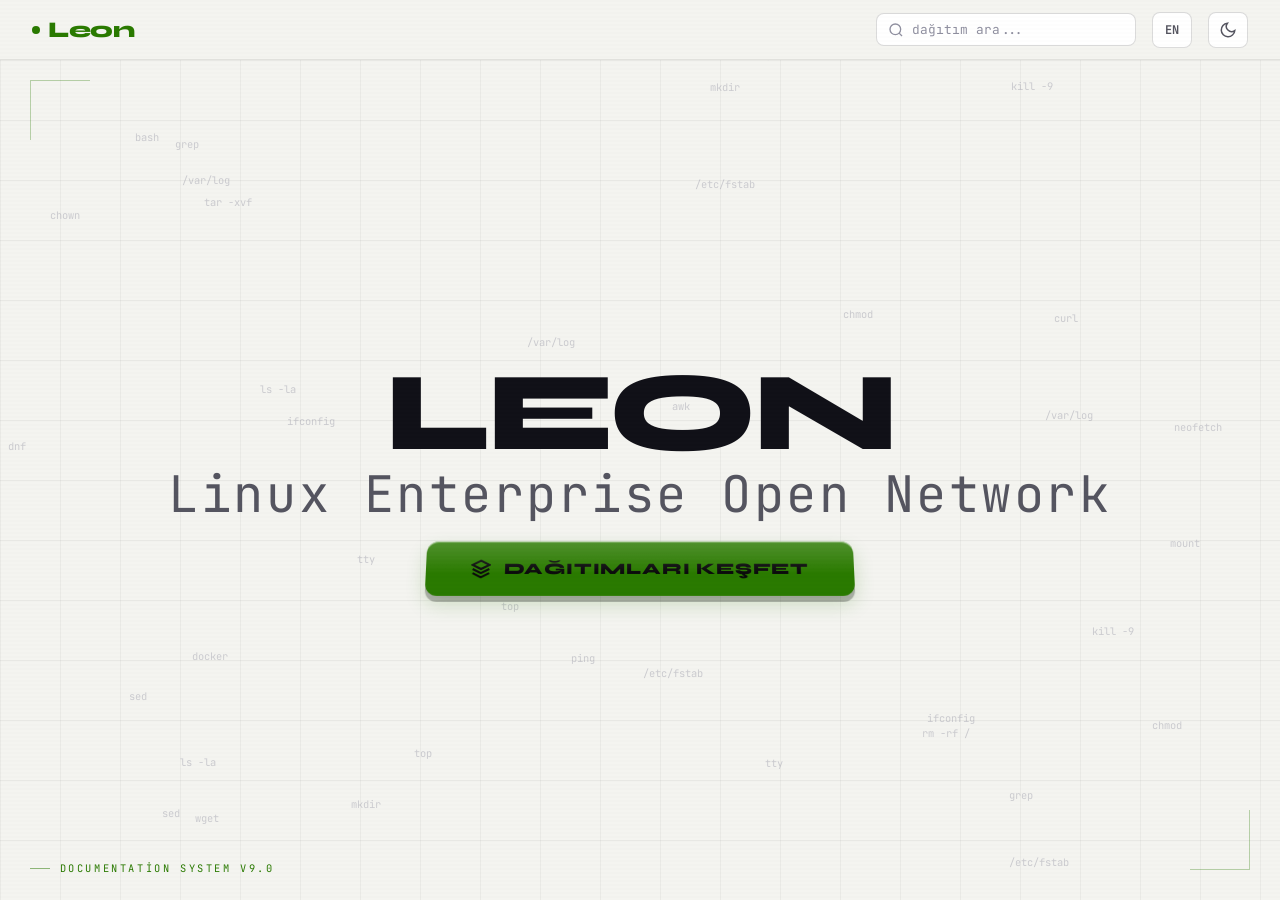
==== commit 3e57f88b: "README" ====
--- a/index.html
+++ b/index.html
@@ -10,10 +10,10 @@
   <link
     href="https://fonts.googleapis.com/css2?family=JetBrains+Mono:wght@300;400;500;700&family=Syne:wght@400;600;800&display=swap"
     rel="stylesheet">
-  <link rel="stylesheet" href="css/base.css?v=6.0">
-  <link rel="stylesheet" href="css/layout.css?v=6.0">
-  <link rel="stylesheet" href="css/components.css?v=6.0">
-  <link rel="stylesheet" href="css/mobile.css?v=6.0">
+  <link rel="stylesheet" href="css/base.css?v=6.1">
+  <link rel="stylesheet" href="css/layout.css?v=6.1">
+  <link rel="stylesheet" href="css/components.css?v=6.1">
+  <link rel="stylesheet" href="css/mobile.css?v=6.1">
 </head>
 
 <body>
@@ -118,10 +118,10 @@
     </div>
   </div>
 
-  <script src="js/data.js?v=6.0" defer></script>
-  <script src="js/physics.js?v=6.0" defer></script>
-  <script src="js/ui.js?v=6.0" defer></script>
-  <script src="js/main.js?v=6.0" defer></script>
+  <script src="js/data.js?v=6.1" defer></script>
+  <script src="js/physics.js?v=6.1" defer></script>
+  <script src="js/ui.js?v=6.1" defer></script>
+  <script src="js/main.js?v=6.1" defer></script>
 </body>
 
 </html>
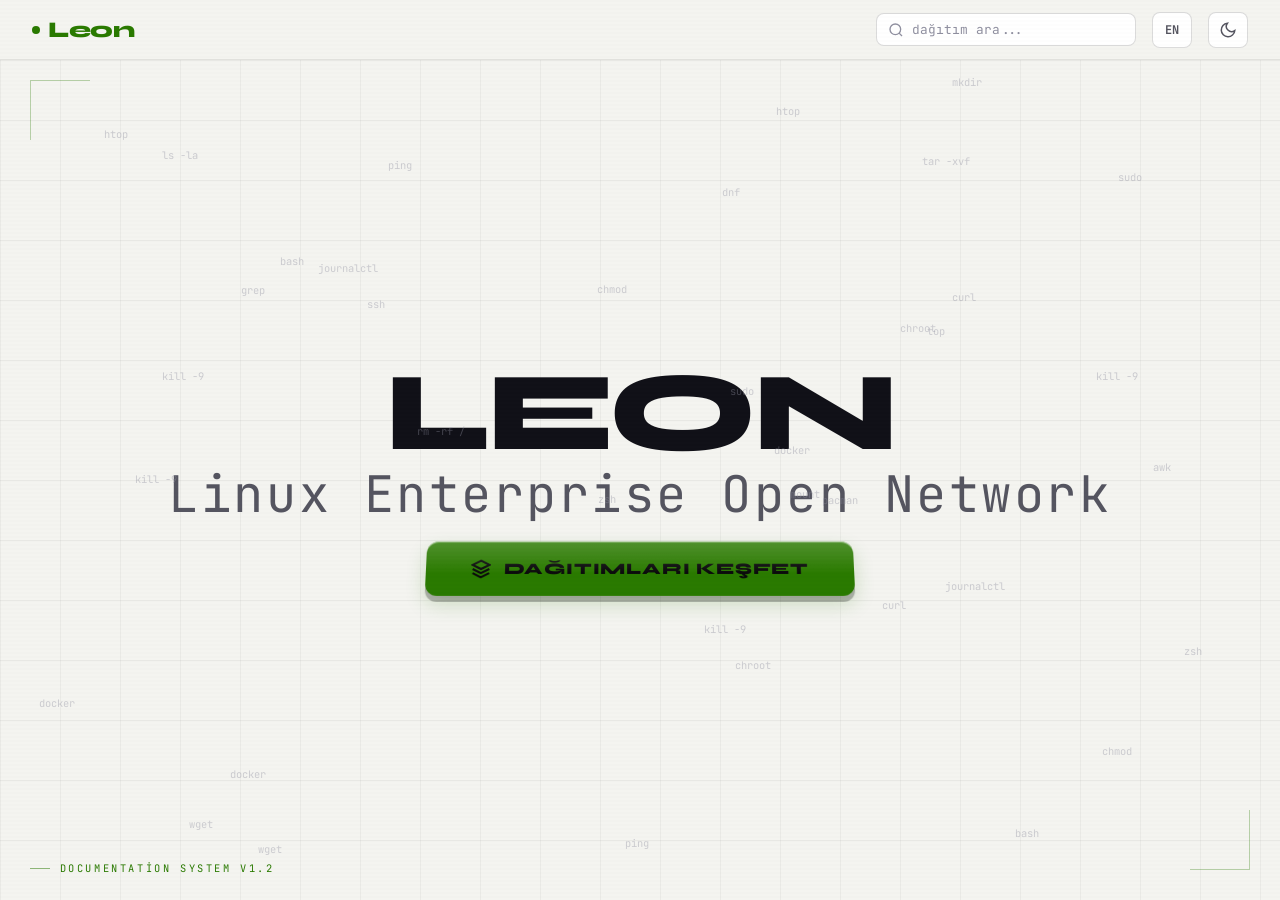
==== commit a7c3ea70: "v6.1: .nojekyll fix, video eklendi, undefined tags düzeltildi" ====
--- a/index.html
+++ b/index.html
@@ -18,7 +18,7 @@
 
 <body>
 
-  <div class="version-tag" data-i18n="hero_tag">Documentation System v9.0</div>
+  <div class="version-tag" data-i18n="hero_tag">Documentation System v1.2</div>
   <div class="bg-grid"></div>
 
   <!-- HEADER -->
